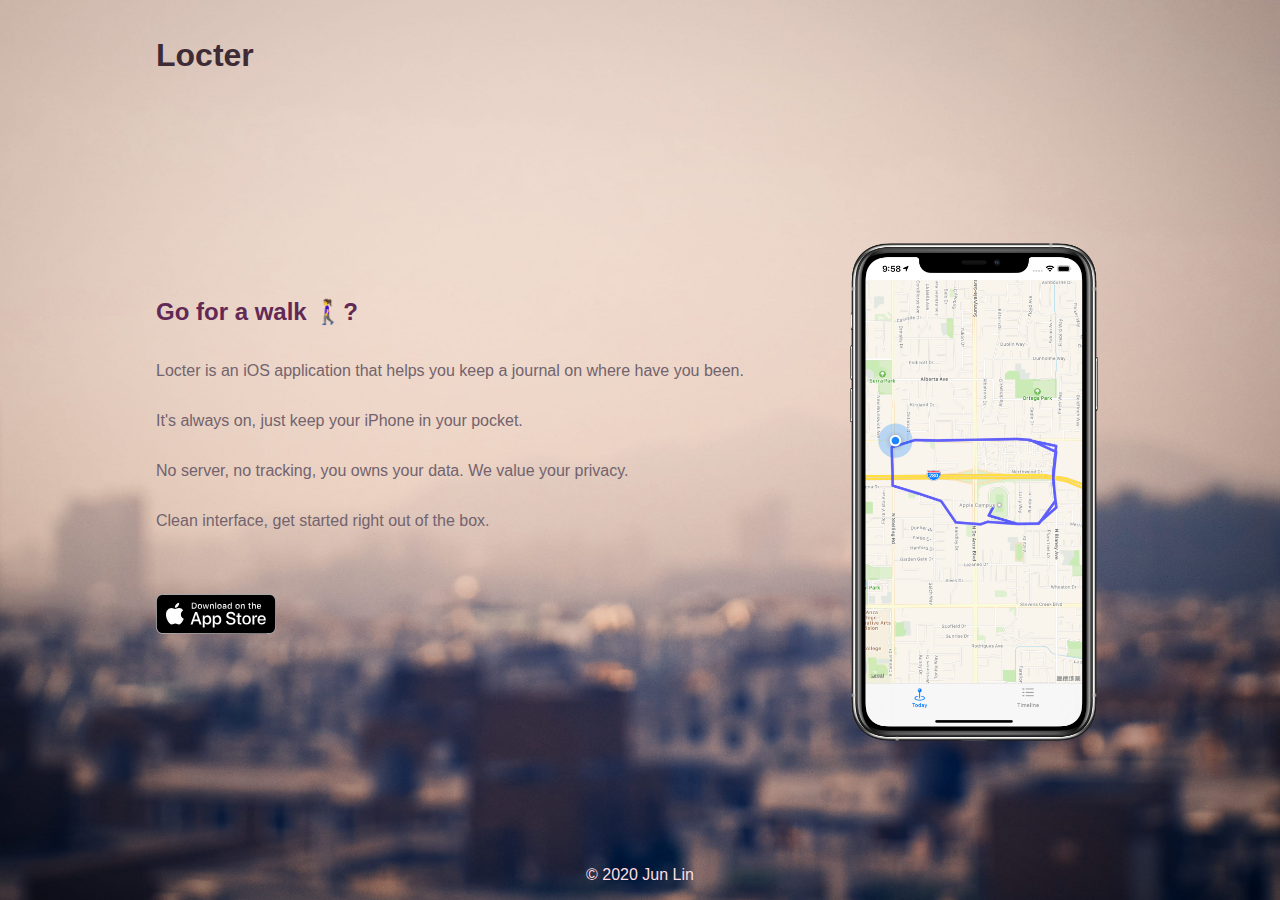
==== index.html @ f8eb6356 "Add download button." ====
<!DOCTYPE html>
<html lang="en">
  <head>
    <meta charset="UTF-8" />
    <meta name="viewport" content="width=device-width, initial-scale=1.0" />
    <title>Locter 📍</title>
    <link rel="stylesheet" href="style.css" />
  </head>
  <body>
    <main>
      <header>
        <h1>Locter</h1>
      </header>
      <section class="content">
        <section class="intro">
          <h2>Go for a walk 🚶‍♀️?</h2>
          <p>
            Locter is an iOS application that helps you keep a journal on where
            have you been.
          </p>

          <p>
            It's always on, just keep your iPhone in your pocket.
          </p>
          <p>
            No server, no tracking, you owns your data. We value your privacy.
          </p>
          <p>
            Clean interface, get started right out of the box.
          </p>

          <div class="download">
            <img src="images/download.svg" alt="Download on App Store" />
          </div>
        </section>

        <section class="preview">
          <img src="images/preview.png" alt="Preview" />
        </section>
      </section>
      <footer>
        © 2020 Jun Lin
      </footer>
    </main>
  </body>
</html>
---- style.css ----
body {
  box-sizing: border-box;
  margin: 0;
  padding: 0;

  display: flex;
  flex-flow: row nowrap;
  justify-content: center;

  width: 100vw;

  font-family: -apple-system, BlinkMacSystemFont, "Segoe UI", Roboto, Oxygen,
    Ubuntu, Cantarell, "Fira Sans", "Droid Sans", "Helvetica Neue", Arial,
    sans-serif, "Apple Color Emoji", "Segoe UI Emoji", "Segoe UI Symbol";

  background-image: url(images/background.jpg);
  background-position: center center;
  background-repeat: no-repeat;
  background-attachment: fixed;
  background-size: cover;
  background-color: #464646;
}
@media only screen and (min-width: 1000px) {
  body {
    height: 100vh;
  }
}

main {
  display: flex;
  flex-flow: column nowrap;
  justify-content: space-between;

  width: 100%;
  max-width: 1000px;
  height: 100%;

  color: #622954;
}

header {
  flex-basis: 10%;
  padding: 1rem;
}
header > h1 {
  color: #3f2b36;
}

.content {
  display: flex;
  flex-flow: column nowrap;
  padding: 1rem;
}
@media only screen and (min-width: 1000px) {
  .content {
    flex-flow: row nowrap;
    justify-content: space-between;
  }
}

.content > .preview {
  text-align: center;
}
.content > .preview > img {
  width: 300px;
}

.content > .intro {
  display: flex;
  flex-flow: column nowrap;

  padding-top: 3rem;
}
.content > .intro p {
  color: #72636e;
}
.content > .intro > .download {
  padding-top: 3rem;
  align-self: center;
  padding-bottom: 3rem;
}
@media only screen and (min-width: 1000px) {
  .content > .intro > .download {
    padding-top: 3rem;
    align-self: auto;
  }
}

footer {
  color: #fedfe1;
  padding-bottom: 1rem;
  text-align: center;
}
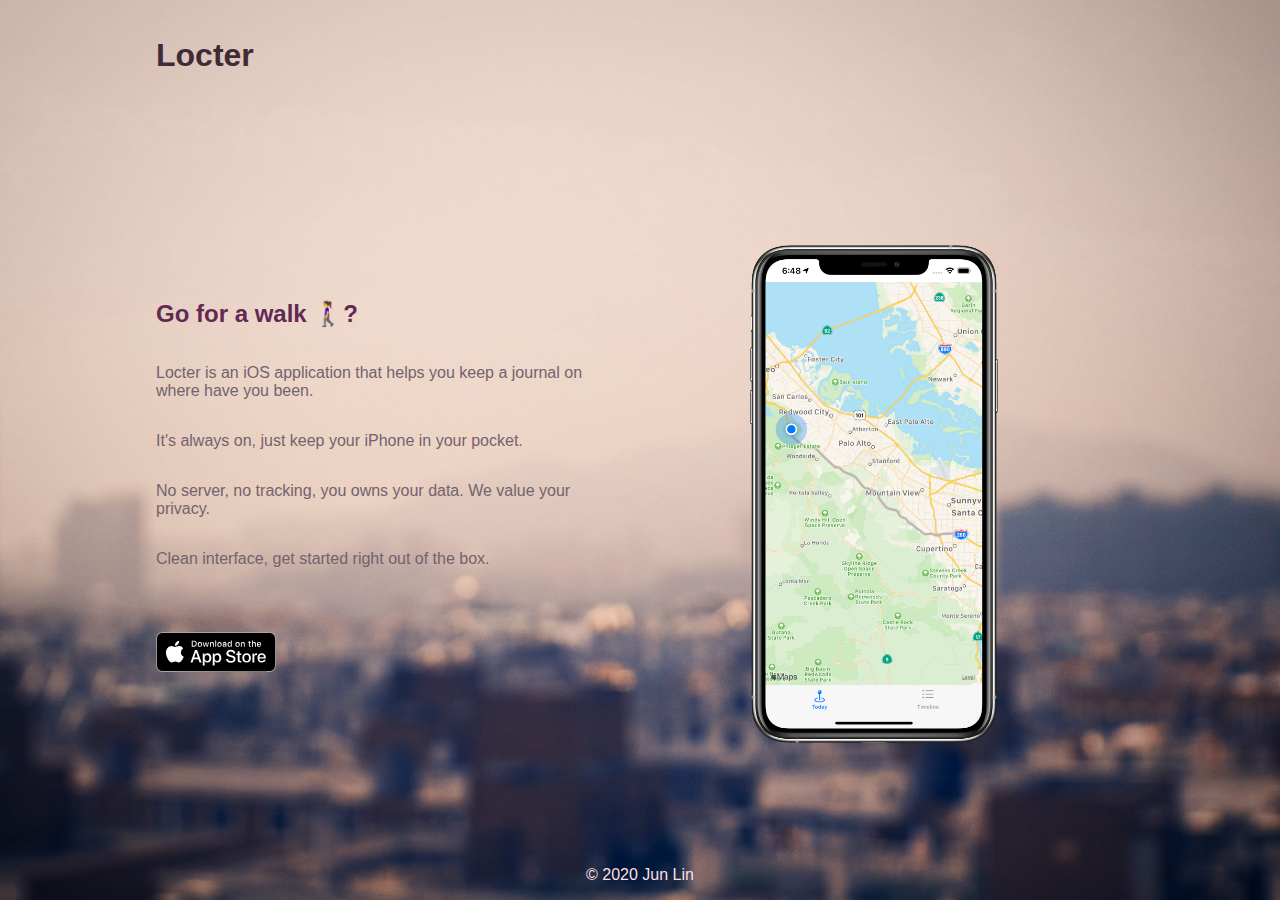
==== commit 58a58527: "Dark." ====
--- a/index.html
+++ b/index.html
@@ -5,6 +5,11 @@
     <meta name="viewport" content="width=device-width, initial-scale=1.0" />
     <title>Locter 📍</title>
     <link rel="stylesheet" href="style.css" />
+
+    <meta property="og:title" content="Locter" />
+    <meta property="og:type" content="website" />
+    <meta property="og:url" content="https://locter.app" />
+    <meta property="og:image" content="https://locter.app/images/social.jpg" />
   </head>
   <body>
     <main>
@@ -34,9 +39,7 @@
           </div>
         </section>
 
-        <section class="preview">
-          <img src="images/preview.png" alt="Preview" />
-        </section>
+        <section class="preview"></section>
       </section>
       <footer>
         © 2020 Jun Lin
--- a/style.css
+++ b/style.css
@@ -13,7 +13,6 @@
     Ubuntu, Cantarell, "Fira Sans", "Droid Sans", "Helvetica Neue", Arial,
     sans-serif, "Apple Color Emoji", "Segoe UI Emoji", "Segoe UI Symbol";
 
-  background-image: url(images/background.jpg);
   background-position: center center;
   background-repeat: no-repeat;
   background-attachment: fixed;
@@ -23,6 +22,16 @@
 @media only screen and (min-width: 1000px) {
   body {
     height: 100vh;
+  }
+}
+@media (prefers-color-scheme: light) {
+  body {
+    background-image: url(images/background-light.jpg);
+  }
+}
+@media (prefers-color-scheme: dark) {
+  body {
+    background-image: url(images/background-dark.jpg);
   }
 }
 
@@ -59,10 +68,22 @@
 }
 
 .content > .preview {
-  text-align: center;
+  background-position: center center;
+  background-repeat: no-repeat;
+  background-size: contain;
+  width: 100%;
+  max-width: 500px;
+  height: 524px;
 }
-.content > .preview > img {
-  width: 300px;
+@media (prefers-color-scheme: light) {
+  .content > .preview {
+    background-image: url(images/preview-light.png);
+  }
+}
+@media (prefers-color-scheme: dark) {
+  .content > .preview {
+    background-image: url(images/preview-dark.png);
+  }
 }
 
 .content > .intro {
@@ -74,6 +95,17 @@
 .content > .intro p {
   color: #72636e;
 }
+@media (prefers-color-scheme: light) {
+  .content > .intro p {
+    color: #72636e;
+  }
+}
+@media (prefers-color-scheme: dark) {
+  .content > .intro p {
+    color: #eea9a9;
+  }
+}
+
 .content > .intro > .download {
   padding-top: 3rem;
   align-self: center;
@@ -81,8 +113,7 @@
 }
 @media only screen and (min-width: 1000px) {
   .content > .intro > .download {
-    padding-top: 3rem;
-    align-self: auto;
+    align-self: start;
   }
 }
 
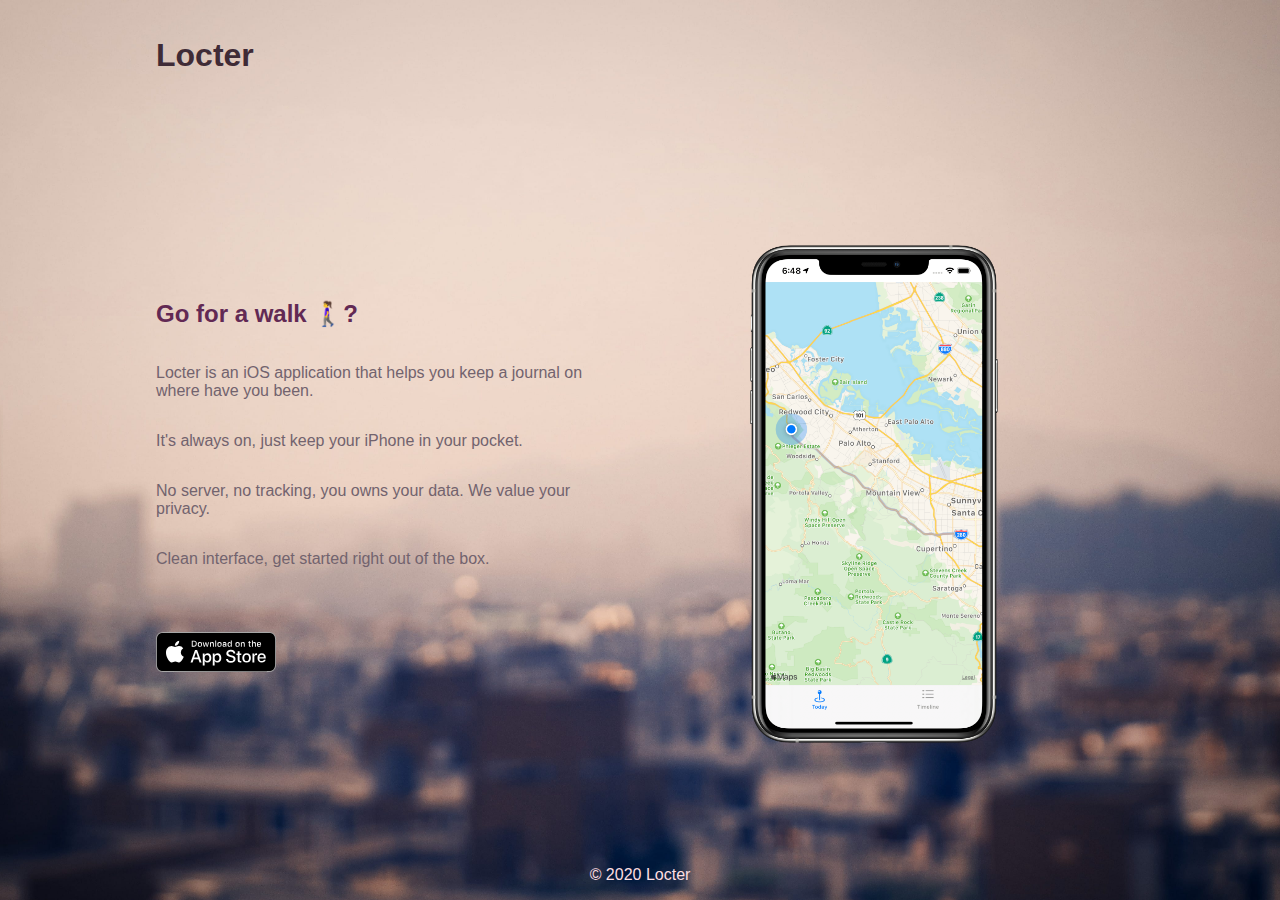
==== commit 3c2c5c5e: "Update Copy." ====
--- a/index.html
+++ b/index.html
@@ -42,7 +42,7 @@
         <section class="preview"></section>
       </section>
       <footer>
-        © 2020 Jun Lin
+        © 2020 Locter
       </footer>
     </main>
   </body>
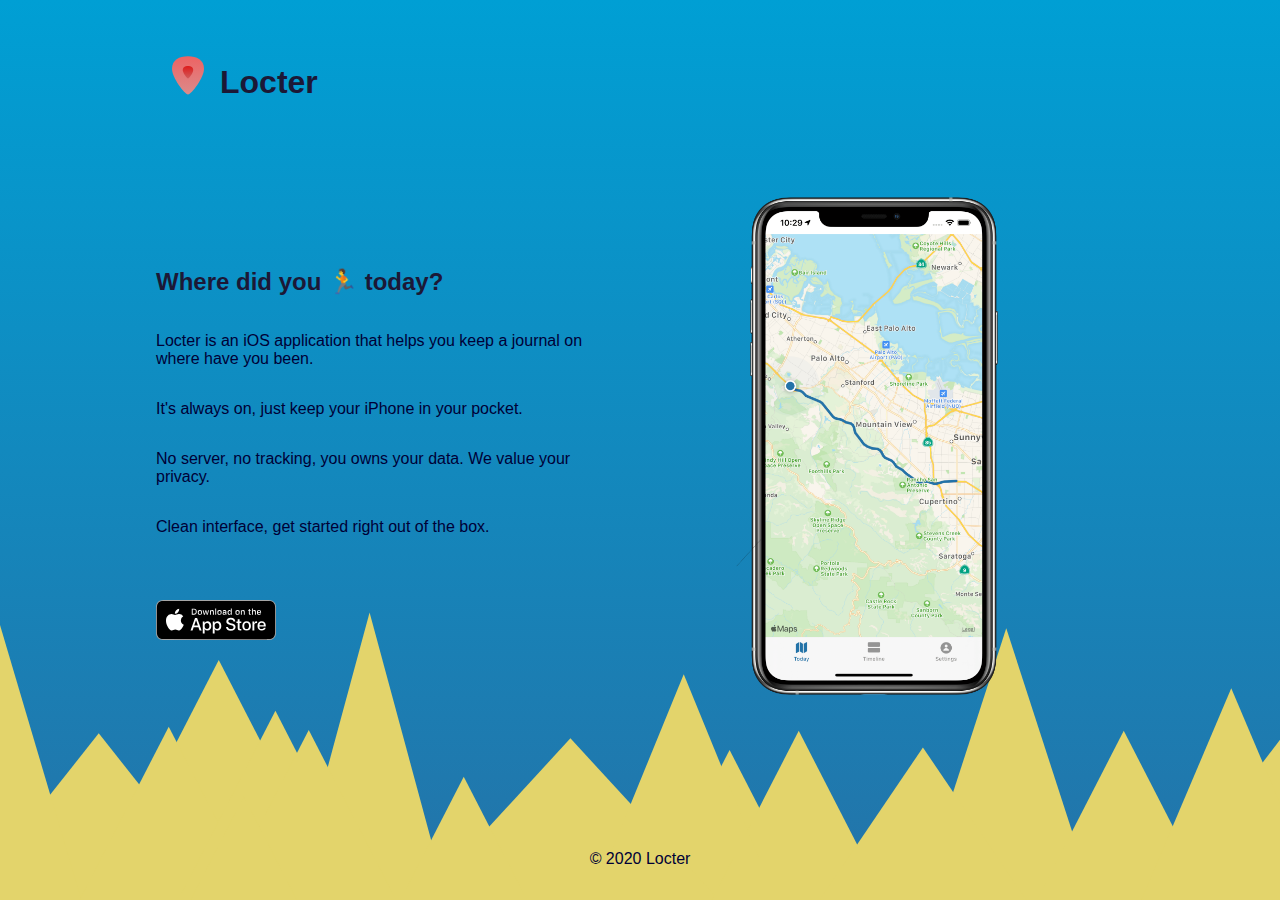
==== commit daa2563f: "New visual." ====
--- a/index.html
+++ b/index.html
@@ -14,11 +14,12 @@
   <body>
     <main>
       <header>
+        <img src="images/head.svg" alt="Head Image" />
         <h1>Locter</h1>
       </header>
       <section class="content">
         <section class="intro">
-          <h2>Go for a walk 🚶‍♀️?</h2>
+          <h2>Where did you 🏃 today?</h2>
           <p>
             Locter is an iOS application that helps you keep a journal on where
             have you been.
--- a/style.css
+++ b/style.css
@@ -26,12 +26,12 @@
 }
 @media (prefers-color-scheme: light) {
   body {
-    background-image: url(images/background-light.jpg);
+    background-image: url(images/background-light.svg);
   }
 }
 @media (prefers-color-scheme: dark) {
   body {
-    background-image: url(images/background-dark.jpg);
+    background-image: url(images/background-dark.svg);
   }
 }
 
@@ -44,20 +44,44 @@
   max-width: 1000px;
   height: 100%;
 
-  color: #622954;
+  color: #1c1836;
 }
 
 header {
   flex-basis: 10%;
   padding: 1rem;
+  display: flex;
+  flex-flow: row nowrap;
+  justify-content: center;
+  align-items: flex-end;
 }
+@media only screen and (min-width: 1000px) {
+  header {
+    flex-flow: row nowrap;
+    justify-content: flex-start;
+  }
+}
+
+header > img {
+  width: 4rem;
+  height: 4rem;
+}
+
 header > h1 {
-  color: #3f2b36;
+  color: #1c1836;
+  text-align: center;
+  margin-bottom: 0.3rem;
+}
+@media only screen and (min-width: 1000px) {
+  header > h1 {
+    text-align: left;
+  }
 }
 
 .content {
   display: flex;
   flex-flow: column nowrap;
+  align-items: center;
   padding: 1rem;
 }
 @media only screen and (min-width: 1000px) {
@@ -92,17 +116,32 @@
 
   padding-top: 3rem;
 }
+.content > .intro h2 {
+  text-align: center;
+}
+@media only screen and (min-width: 1000px) {
+  .content > .intro h2 {
+    text-align: left;
+  }
+}
+
 .content > .intro p {
-  color: #72636e;
+  color: #000036;
+  text-align: center;
+}
+@media only screen and (min-width: 1000px) {
+  .content > .intro p {
+    text-align: left;
+  }
 }
 @media (prefers-color-scheme: light) {
   .content > .intro p {
-    color: #72636e;
+    color: #000036;
   }
 }
 @media (prefers-color-scheme: dark) {
   .content > .intro p {
-    color: #eea9a9;
+    color: #3b0053;
   }
 }
 
@@ -118,7 +157,8 @@
 }
 
 footer {
-  color: #fedfe1;
-  padding-bottom: 1rem;
+  color: #000036;
+  padding-top: 5rem;
+  padding-bottom: 2rem;
   text-align: center;
 }
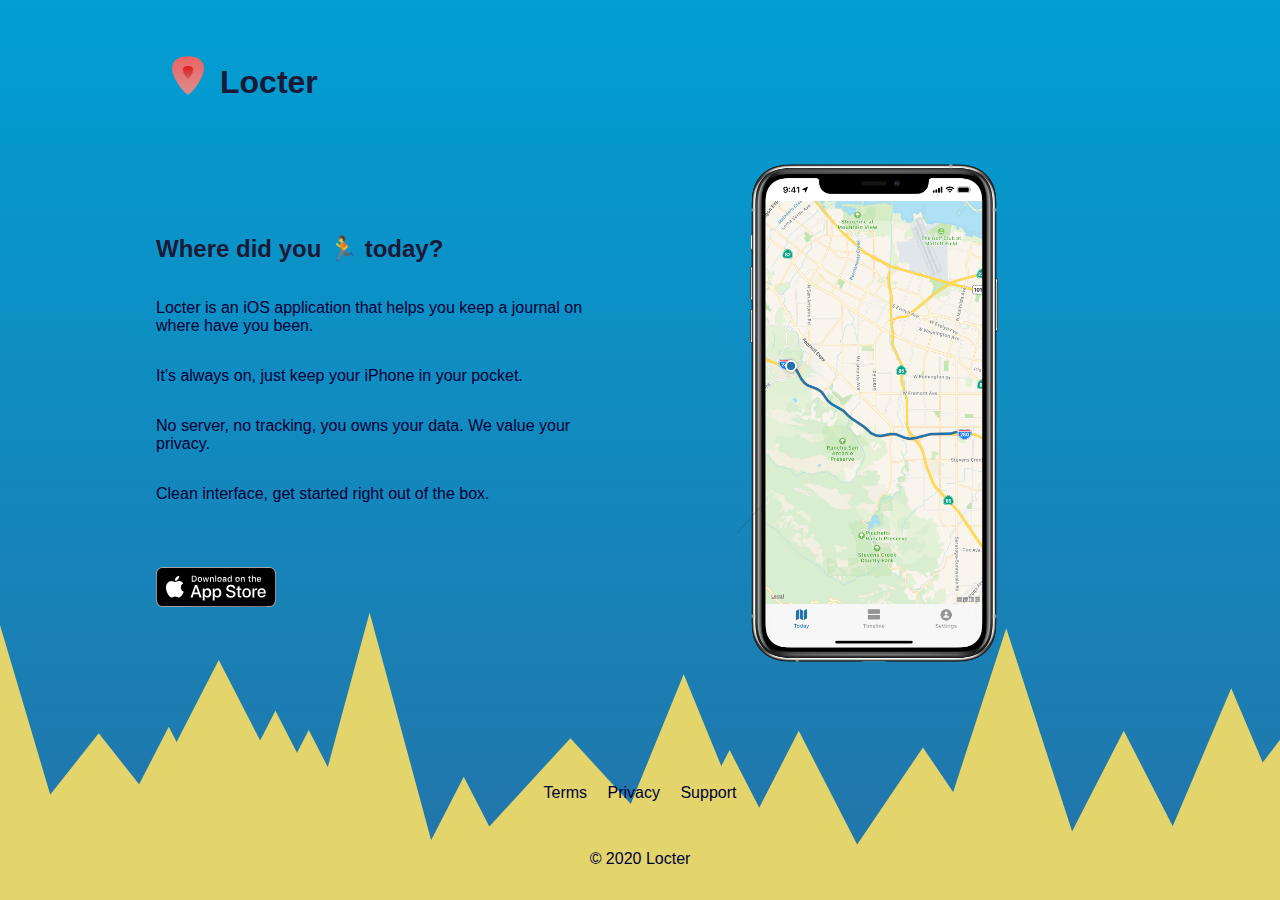
==== commit d6d9a3d1: "Added store link." ====
--- a/index.html
+++ b/index.html
@@ -3,10 +3,14 @@
   <head>
     <meta charset="UTF-8" />
     <meta name="viewport" content="width=device-width, initial-scale=1.0" />
-    <title>Locter 📍</title>
+    <title>Locter - Keep a history of where did you go</title>
     <link rel="stylesheet" href="style.css" />
 
     <meta property="og:title" content="Locter" />
+    <meta
+      property="og:description"
+      content="Keep a history of where did you go"
+    />
     <meta property="og:type" content="website" />
     <meta property="og:url" content="https://locter.app" />
     <meta property="og:image" content="https://locter.app/images/social.jpg" />
@@ -36,14 +40,23 @@
           </p>
 
           <div class="download">
-            <img src="images/download.svg" alt="Download on App Store" />
+            <a href="https://apps.apple.com/us/app/locter/id1511359274?ls=1">
+              <img src="images/download.svg" alt="Download on App Store" />
+            </a>
           </div>
         </section>
 
         <section class="preview"></section>
       </section>
       <footer>
-        © 2020 Locter
+        <nav>
+          <a href="terms.html">Terms</a>
+          <a href="privacy.html">Privacy</a>
+          <a href="support.html">Support</a>
+        </nav>
+        <div class="copy">
+          © 2020 Locter
+        </div>
       </footer>
     </main>
   </body>
--- a/style.css
+++ b/style.css
@@ -156,9 +156,27 @@
   }
 }
 
+.content > .support {
+  text-align: center;
+  line-height: 1.5rem;
+}
+
 footer {
   color: #000036;
   padding-top: 5rem;
   padding-bottom: 2rem;
   text-align: center;
 }
+
+footer > nav {
+  margin: 0 0 3rem 0;
+}
+footer > nav > a {
+  color: #000036;
+  text-decoration: none;
+  margin: 0 0.5rem 0 0.5rem;
+}
+footer > nav > a:hover {
+  color: #3b0053;
+  text-decoration: none;
+}
